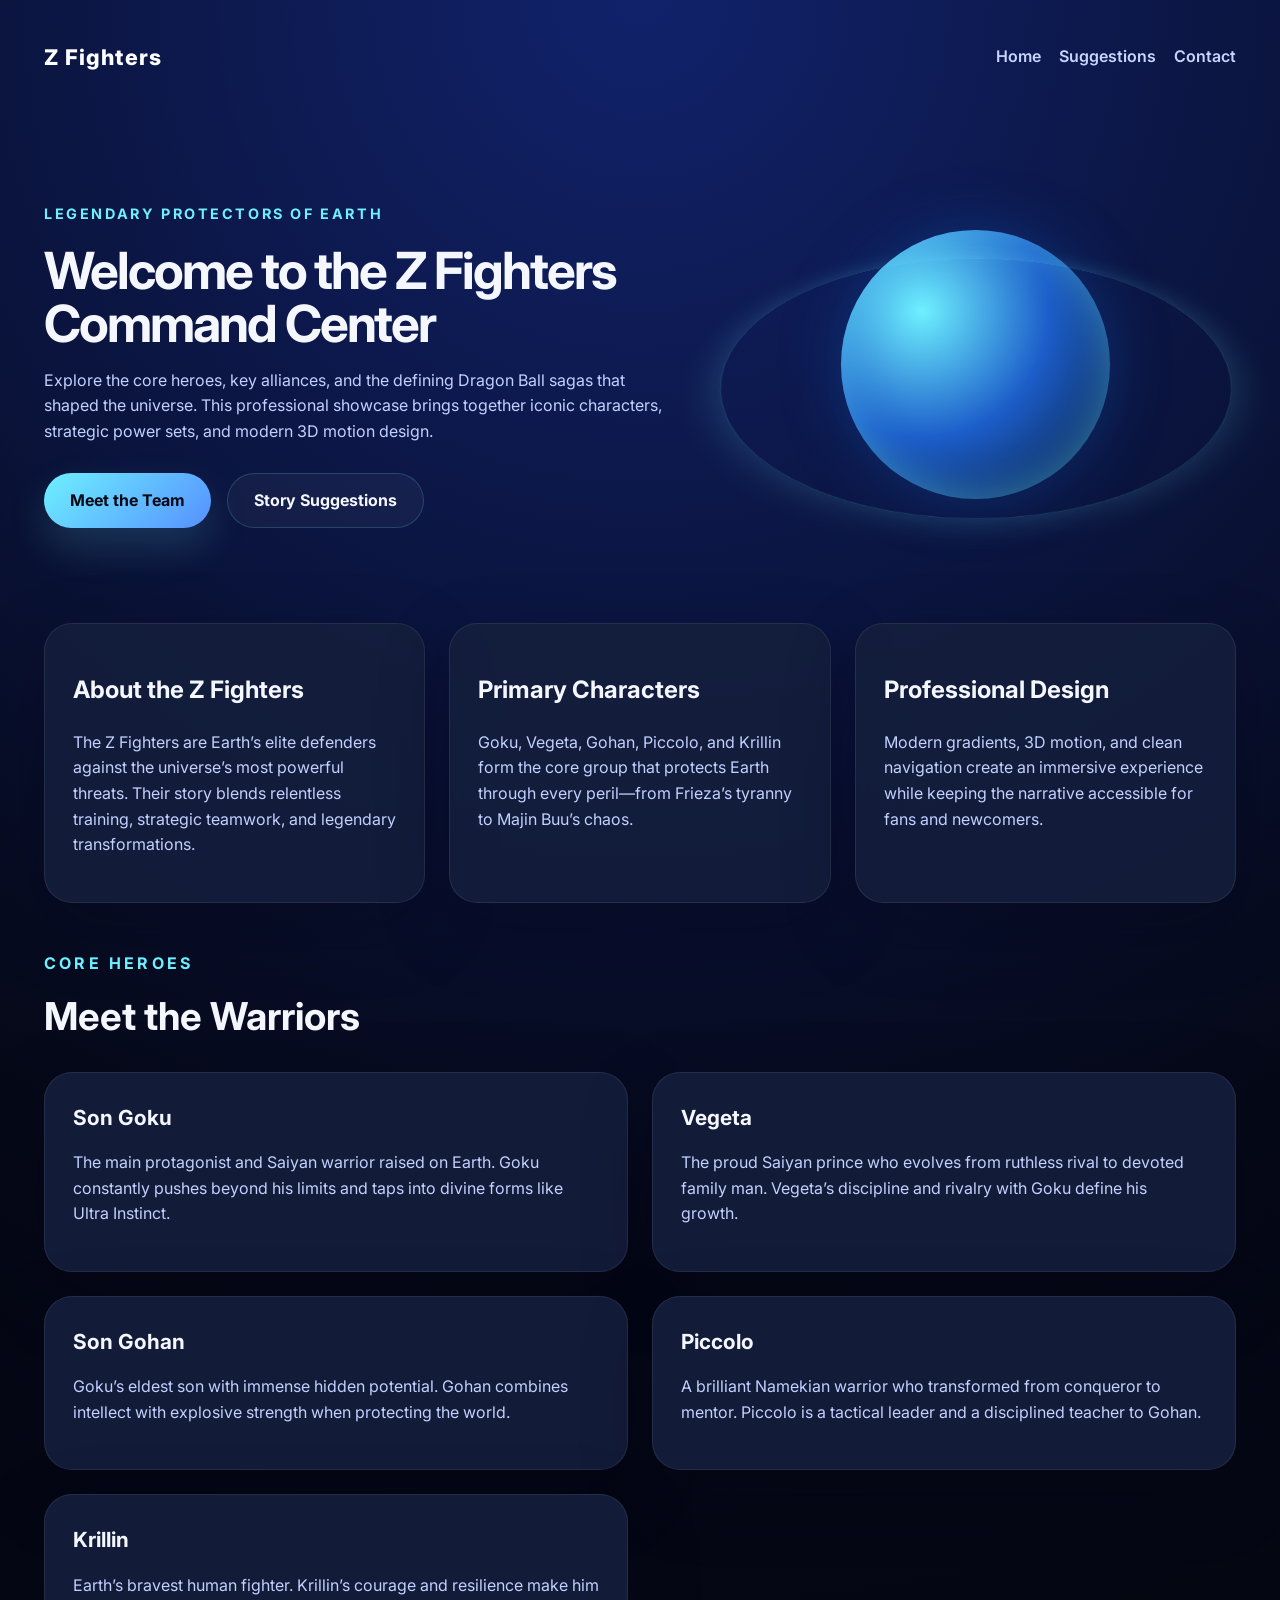
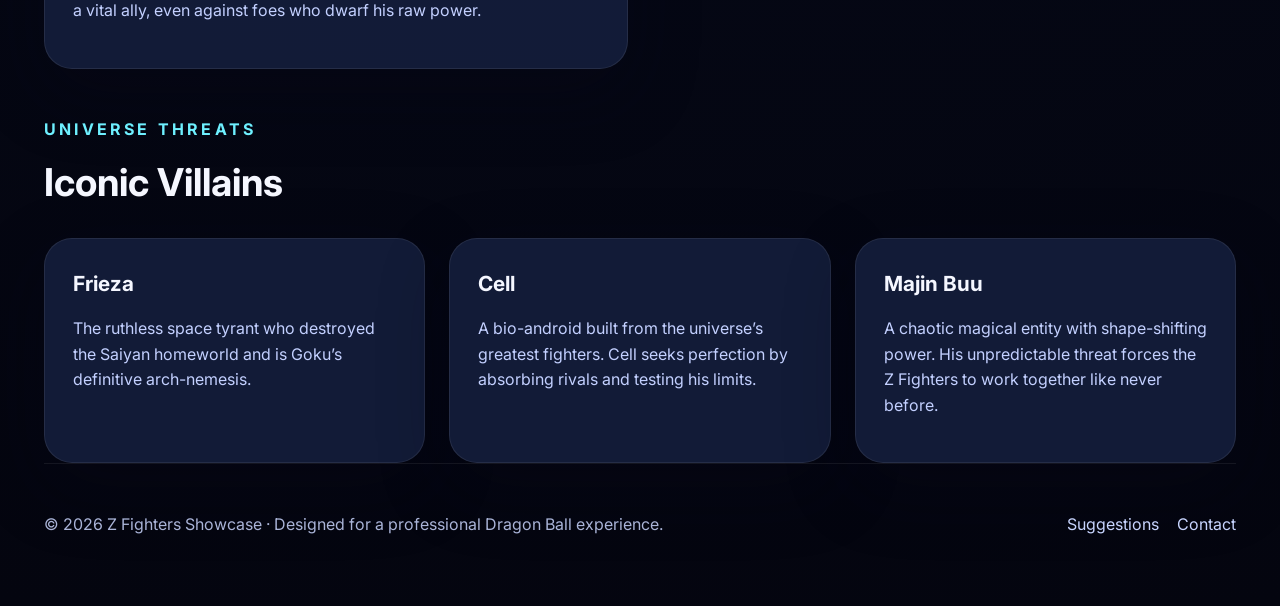
==== index.html @ c2b3f012 "Add Dragon Ball Z Fighters website pages and styles" ====
<!DOCTYPE html>
<html lang="en">
<head>
  <meta charset="UTF-8" />
  <meta name="viewport" content="width=device-width, initial-scale=1.0" />
  <title>Z Fighters Showcase</title>
  <link rel="preconnect" href="https://fonts.googleapis.com" />
  <link rel="preconnect" href="https://fonts.gstatic.com" crossorigin />
  <link href="https://fonts.googleapis.com/css2?family=Inter:wght@400;500;600;700;800&display=swap" rel="stylesheet" />
  <link rel="stylesheet" href="styles.css" />
</head>
<body>
  <div class="page-shell">
    <header class="site-header">
      <a class="brand" href="index.html">Z Fighters</a>
      <nav class="site-nav">
        <a href="index.html">Home</a>
        <a href="suggestions.html">Suggestions</a>
        <a href="contact.html">Contact</a>
      </nav>
    </header>

    <main>
      <section class="hero-section">
        <div class="hero-copy">
          <span class="eyebrow">Legendary Protectors of Earth</span>
          <h1>Welcome to the Z Fighters Command Center</h1>
          <p>Explore the core heroes, key alliances, and the defining Dragon Ball sagas that shaped the universe. This professional showcase brings together iconic characters, strategic power sets, and modern 3D motion design.</p>
          <div class="hero-actions">
            <a class="btn btn-primary" href="#characters">Meet the Team</a>
            <a class="btn btn-outline" href="suggestions.html">Story Suggestions</a>
          </div>
        </div>
        <div class="hero-visual">
          <div class="orb-scene" id="orbScene">
            <div class="orb"></div>
            <div class="halo"></div>
            <div class="energy-ring"></div>
          </div>
        </div>
      </section>

      <section class="info-grid">
        <article>
          <h2>About the Z Fighters</h2>
          <p>The Z Fighters are Earth’s elite defenders against the universe’s most powerful threats. Their story blends relentless training, strategic teamwork, and legendary transformations.</p>
        </article>
        <article>
          <h2>Primary Characters</h2>
          <p>Goku, Vegeta, Gohan, Piccolo, and Krillin form the core group that protects Earth through every peril—from Frieza’s tyranny to Majin Buu’s chaos.</p>
        </article>
        <article>
          <h2>Professional Design</h2>
          <p>Modern gradients, 3D motion, and clean navigation create an immersive experience while keeping the narrative accessible for fans and newcomers.</p>
        </article>
      </section>

      <section class="characters-section" id="characters">
        <div class="section-header">
          <span>Core Heroes</span>
          <h2>Meet the Warriors</h2>
        </div>
        <div class="card-grid">
          <article class="character-card">
            <h3>Son Goku</h3>
            <p>The main protagonist and Saiyan warrior raised on Earth. Goku constantly pushes beyond his limits and taps into divine forms like Ultra Instinct.</p>
          </article>
          <article class="character-card">
            <h3>Vegeta</h3>
            <p>The proud Saiyan prince who evolves from ruthless rival to devoted family man. Vegeta’s discipline and rivalry with Goku define his growth.</p>
          </article>
          <article class="character-card">
            <h3>Son Gohan</h3>
            <p>Goku’s eldest son with immense hidden potential. Gohan combines intellect with explosive strength when protecting the world.</p>
          </article>
          <article class="character-card">
            <h3>Piccolo</h3>
            <p>A brilliant Namekian warrior who transformed from conqueror to mentor. Piccolo is a tactical leader and a disciplined teacher to Gohan.</p>
          </article>
          <article class="character-card">
            <h3>Krillin</h3>
            <p>Earth’s bravest human fighter. Krillin’s courage and resilience make him a vital ally, even against foes who dwarf his raw power.</p>
          </article>
        </div>
      </section>

      <section class="highlights-section">
        <div class="section-header">
          <span>Universe Threats</span>
          <h2>Iconic Villains</h2>
        </div>
        <div class="highlight-grid">
          <div class="highlight-card">
            <h3>Frieza</h3>
            <p>The ruthless space tyrant who destroyed the Saiyan homeworld and is Goku’s definitive arch-nemesis.</p>
          </div>
          <div class="highlight-card">
            <h3>Cell</h3>
            <p>A bio-android built from the universe’s greatest fighters. Cell seeks perfection by absorbing rivals and testing his limits.</p>
          </div>
          <div class="highlight-card">
            <h3>Majin Buu</h3>
            <p>A chaotic magical entity with shape-shifting power. His unpredictable threat forces the Z Fighters to work together like never before.</p>
          </div>
        </div>
      </section>
    </main>

    <footer class="site-footer">
      <p>&copy; 2026 Z Fighters Showcase · Designed for a professional Dragon Ball experience.</p>
      <div class="footer-links">
        <a href="suggestions.html">Suggestions</a>
        <a href="contact.html">Contact</a>
      </div>
    </footer>
  </div>
  <script src="script.js"></script>
</body>
</html>
---- styles.css ----
:root {
  color-scheme: dark;
  font-family: 'Inter', sans-serif;
  color: #f5f7ff;
  background: #050816;
  --surface: rgba(20, 30, 60, 0.9);
  --surface-strong: rgba(12, 20, 40, 0.95);
  --border: rgba(255, 255, 255, 0.08);
  --accent: #6ef0ff;
  --accent-soft: rgba(110, 240, 255, 0.18);
  --text-muted: #c3d0ff;
}

* {
  box-sizing: border-box;
}

html, body {
  margin: 0;
  min-height: 100%;
  background: radial-gradient(circle at top, #11226b 0%, #050816 55%, #04050f 100%);
}

body {
  line-height: 1.6;
}

img {
  max-width: 100%;
}

.page-shell {
  max-width: 1240px;
  margin: 0 auto;
  padding: 24px 24px 40px;
}

.site-header {
  display: flex;
  align-items: center;
  justify-content: space-between;
  gap: 24px;
  padding: 16px 0;
}

.brand {
  text-decoration: none;
  color: #fff;
  font-size: 1.35rem;
  font-weight: 800;
  letter-spacing: 0.05em;
}

.site-nav {
  display: flex;
  gap: 18px;
  flex-wrap: wrap;
}

.site-nav a {
  color: #c8d5ff;
  text-decoration: none;
  font-weight: 600;
  transition: color 0.2s ease;
}

.site-nav a:hover {
  color: #fff;
}

.hero-section {
  display: grid;
  grid-template-columns: 1.1fr 0.9fr;
  gap: 36px;
  align-items: center;
  padding: 64px 0 48px;
}

.hero-small {
  padding-top: 48px;
}

.hero-copy {
  max-width: 640px;
}

.eyebrow {
  display: inline-flex;
  align-items: center;
  gap: 10px;
  color: var(--accent);
  font-size: 0.9rem;
  text-transform: uppercase;
  letter-spacing: 0.18em;
  font-weight: 700;
}

.hero-copy h1 {
  margin: 18px 0 18px;
  font-size: clamp(2.4rem, 4vw, 4rem);
  line-height: 1.03;
  letter-spacing: -0.04em;
}

.hero-copy p {
  color: var(--text-muted);
  max-width: 620px;
  font-size: 1rem;
}

.hero-actions {
  display: flex;
  flex-wrap: wrap;
  gap: 16px;
  margin-top: 28px;
}

.btn {
  display: inline-flex;
  align-items: center;
  justify-content: center;
  padding: 14px 26px;
  border-radius: 999px;
  text-decoration: none;
  font-weight: 700;
  transition: transform 0.2s ease, box-shadow 0.2s ease;
}

.btn:hover {
  transform: translateY(-2px);
}

.btn-primary {
  background: linear-gradient(135deg, #6ef0ff 0%, #5690ff 100%);
  color: #050816;
  box-shadow: 0 18px 40px rgba(110, 240, 255, 0.16);
}

.btn-outline {
  border: 1px solid var(--accent-soft);
  color: #f5f7ff;
  background: rgba(255, 255, 255, 0.04);
}

.hero-visual {
  display: flex;
  justify-content: center;
}

.orb-scene {
  width: min(420px, 100%);
  aspect-ratio: 1;
  position: relative;
  perspective: 1200px;
}

.orb {
  position: absolute;
  inset: 18%;
  border-radius: 50%;
  background: radial-gradient(circle at 30% 30%, #6ef0ff, #1c5dc9 48%, #071428 100%);
  box-shadow: inset 0 0 40px rgba(110, 240, 255, 0.4), 0 0 60px rgba(14, 89, 191, 0.35);
  transform-style: preserve-3d;
  animation: orbitPulse 8s ease-in-out infinite;
}

.halo,
.energy-ring {
  position: absolute;
  border-radius: 50%;
}

.halo {
  inset: 16%;
  border: 1px solid rgba(110, 240, 255, 0.25);
  filter: blur(14px);
}

.energy-ring {
  top: -10%;
  left: -10%;
  width: 120%;
  height: 120%;
  border: 1px solid rgba(110, 240, 255, 0.18);
  box-shadow: 0 0 40px rgba(110, 240, 255, 0.2);
  transform: rotateX(60deg);
}

@keyframes orbitPulse {
  0%, 100% { transform: scale(1) rotateX(5deg) rotateY(0deg); }
  50% { transform: scale(1.03) rotateX(0deg) rotateY(25deg); }
}

.info-grid,
.highlights-section .highlight-grid,
.card-grid,
.suggestion-grid {
  display: grid;
  gap: 24px;
}

.info-grid {
  grid-template-columns: repeat(3, minmax(240px, 1fr));
  margin-bottom: 48px;
}

.info-grid article,
.character-card,
.highlight-card,
.suggestion-grid article,
.contact-card,
.form-card {
  background: var(--surface);
  border: 1px solid var(--border);
  border-radius: 28px;
  padding: 28px;
  box-shadow: 0 24px 70px rgba(5, 8, 22, 0.3);
}

.section-header {
  margin-bottom: 24px;
}

.section-header span {
  display: inline-block;
  color: var(--accent);
  text-transform: uppercase;
  font-weight: 700;
  letter-spacing: 0.2em;
  margin-bottom: 10px;
}

.section-header h2 {
  margin: 0;
  font-size: clamp(2rem, 3vw, 2.7rem);
}

.card-grid {
  grid-template-columns: repeat(2, minmax(260px, 1fr));
}

.character-card h3,
.highlight-card h3,
.suggestion-grid article h3,
.contact-card h3 {
  margin-top: 0;
  margin-bottom: 14px;
  font-size: 1.3rem;
}

.character-card p,
.highlight-card p,
.suggestion-grid article p,
.contact-card p,
.info-grid article p {
  color: var(--text-muted);
}

.highlights-section {
  margin-top: 48px;
}

.highlight-grid {
  grid-template-columns: repeat(3, minmax(240px, 1fr));
}

.suggestions-section,
.form-section {
  padding-top: 32px;
}

.suggestion-grid {
  grid-template-columns: repeat(2, minmax(240px, 1fr));
}

label {
  display: block;
  margin-bottom: 10px;
  font-weight: 600;
}

input,
select,
textarea {
  width: 100%;
  padding: 14px 16px;
  border-radius: 18px;
  border: 1px solid rgba(255, 255, 255, 0.1);
  background: rgba(255, 255, 255, 0.04);
  color: #f5f7ff;
  outline: none;
  font: inherit;
  margin-bottom: 18px;
}

input:focus,
select:focus,
textarea:focus {
  border-color: rgba(110, 240, 255, 0.55);
  box-shadow: 0 0 0 4px rgba(110, 240, 255, 0.08);
}

.form-card {
  max-width: 700px;
}

.contact-card {
  margin-top: 28px;
}

.contact-card ul {
  list-style: none;
  padding: 0;
  margin: 16px 0 0;
}

.contact-card li {
  margin-bottom: 12px;
  color: var(--text-muted);
}

.form-status {
  margin-top: 8px;
  color: #b9f1ff;
}

.site-footer {
  display: flex;
  flex-wrap: wrap;
  justify-content: space-between;
  align-items: center;
  gap: 18px;
  padding: 32px 0 12px;
  border-top: 1px solid rgba(255, 255, 255, 0.08);
  color: #aab4d8;
}

.footer-links {
  display: flex;
  gap: 18px;
}

.footer-links a {
  color: #c8d5ff;
  text-decoration: none;
}

@media (max-width: 960px) {
  .hero-section {
    grid-template-columns: 1fr;
    padding-top: 48px;
  }

  .info-grid,
  .card-grid,
  .highlight-grid,
  .suggestion-grid {
    grid-template-columns: 1fr;
  }

  .site-header {
    flex-direction: column;
    align-items: flex-start;
  }
}

@media (max-width: 680px) {
  .page-shell {
    padding: 20px 18px 32px;
  }

  .hero-copy h1 {
    font-size: 2.4rem;
  }

  .hero-actions {
    flex-direction: column;
  }
}
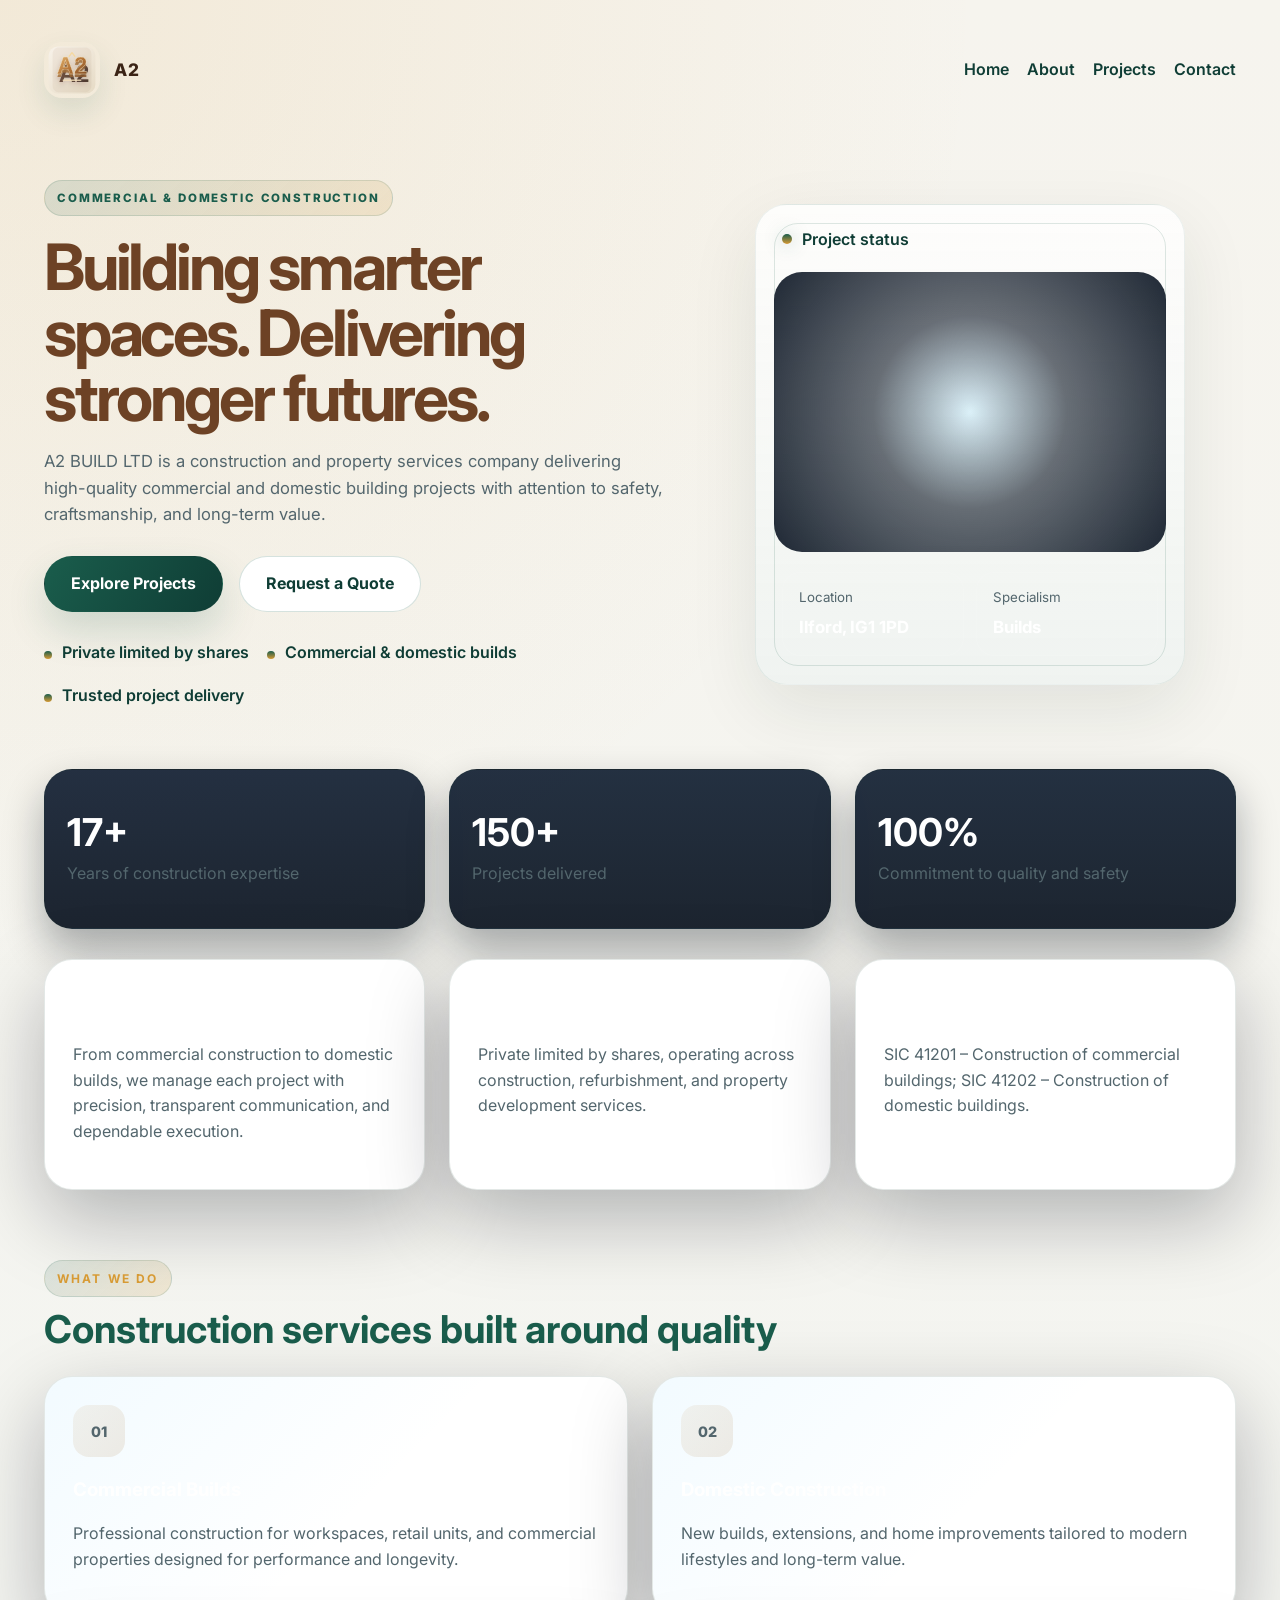
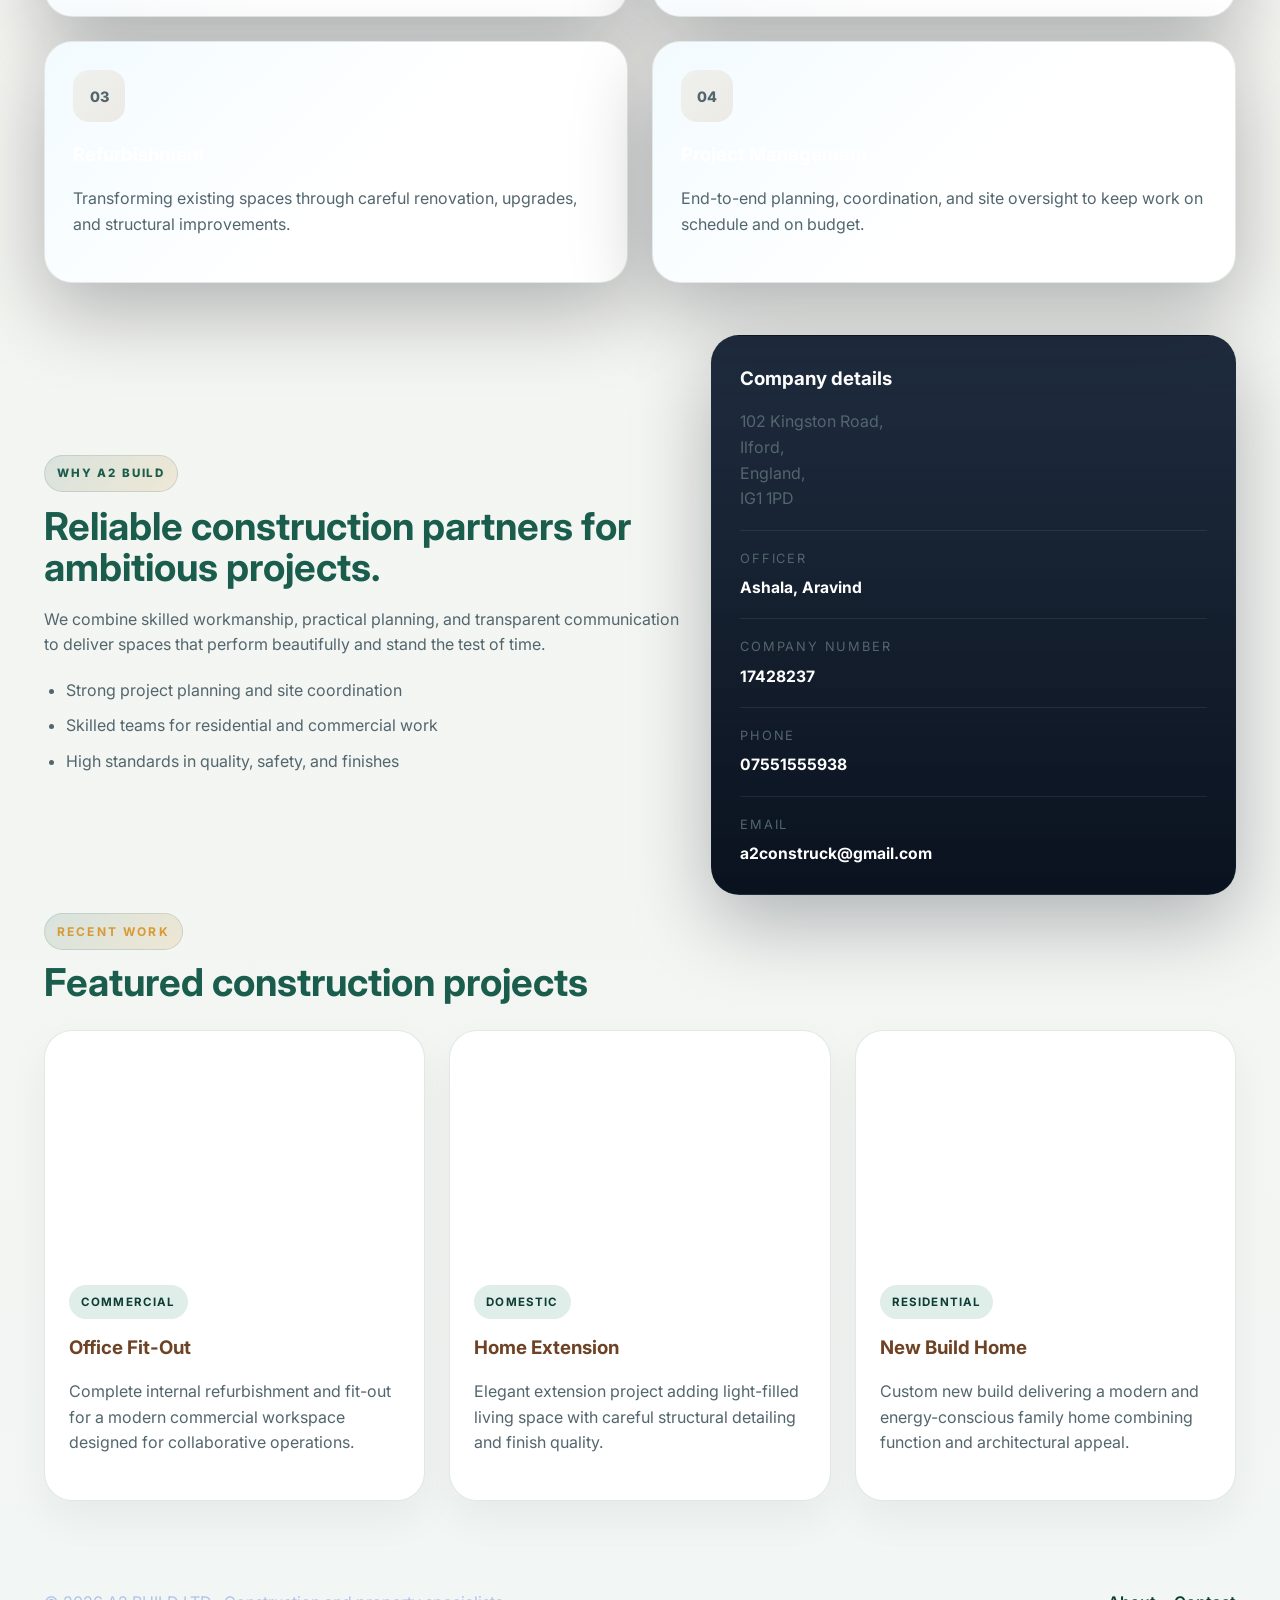
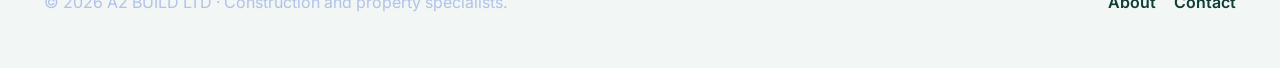
==== commit e1985a69: "Initial commit for A2 BUILD LTD" ====
--- a/index.html
+++ b/index.html
@@ -3,7 +3,8 @@
 <head>
   <meta charset="UTF-8" />
   <meta name="viewport" content="width=device-width, initial-scale=1.0" />
-  <title>Z Fighters Showcase</title>
+  <title>A2 BUILD LTD | Construction & Property Specialists</title>
+  <meta name="description" content="A2 BUILD LTD delivers professional construction, renovation, and property development services for commercial and domestic projects." />
   <link rel="preconnect" href="https://fonts.googleapis.com" />
   <link rel="preconnect" href="https://fonts.gstatic.com" crossorigin />
   <link href="https://fonts.googleapis.com/css2?family=Inter:wght@400;500;600;700;800&display=swap" rel="stylesheet" />
@@ -12,10 +13,14 @@
 <body>
   <div class="page-shell">
     <header class="site-header">
-      <a class="brand" href="index.html">Z Fighters</a>
+      <a class="brand" href="index.html" aria-label="A2 home">
+        <img src="assets/logo.svg" alt="A2 logo" class="brand-mark" />
+        <span>A2</span>
+      </a>
       <nav class="site-nav">
         <a href="index.html">Home</a>
-        <a href="suggestions.html">Suggestions</a>
+        <a href="about.html">About</a>
+        <a href="suggestions.html">Projects</a>
         <a href="contact.html">Contact</a>
       </nav>
     </header>
@@ -23,93 +28,172 @@
     <main>
       <section class="hero-section">
         <div class="hero-copy">
-          <span class="eyebrow">Legendary Protectors of Earth</span>
-          <h1>Welcome to the Z Fighters Command Center</h1>
-          <p>Explore the core heroes, key alliances, and the defining Dragon Ball sagas that shaped the universe. This professional showcase brings together iconic characters, strategic power sets, and modern 3D motion design.</p>
+          <span class="eyebrow">Commercial & domestic construction</span>
+          <h1>Building smarter spaces. Delivering stronger futures.</h1>
+          <p>A2 BUILD LTD is a construction and property services company delivering high-quality commercial and domestic building projects with attention to safety, craftsmanship, and long-term value.</p>
           <div class="hero-actions">
-            <a class="btn btn-primary" href="#characters">Meet the Team</a>
-            <a class="btn btn-outline" href="suggestions.html">Story Suggestions</a>
-          </div>
-        </div>
+            <a class="btn btn-primary" href="suggestions.html">Explore Projects</a>
+            <a class="btn btn-outline" href="contact.html">Request a Quote</a>
+          </div>
+          <ul class="hero-trust">
+            <li>Private limited by shares</li>
+            <li>Commercial & domestic builds</li>
+            <li>Trusted project delivery</li>
+          </ul>
+        </div>
+
         <div class="hero-visual">
-          <div class="orb-scene" id="orbScene">
-            <div class="orb"></div>
-            <div class="halo"></div>
-            <div class="energy-ring"></div>
-          </div>
-        </div>
-      </section>
-
-      <section class="info-grid">
-        <article>
-          <h2>About the Z Fighters</h2>
-          <p>The Z Fighters are Earth’s elite defenders against the universe’s most powerful threats. Their story blends relentless training, strategic teamwork, and legendary transformations.</p>
-        </article>
-        <article>
-          <h2>Primary Characters</h2>
-          <p>Goku, Vegeta, Gohan, Piccolo, and Krillin form the core group that protects Earth through every peril—from Frieza’s tyranny to Majin Buu’s chaos.</p>
-        </article>
-        <article>
-          <h2>Professional Design</h2>
-          <p>Modern gradients, 3D motion, and clean navigation create an immersive experience while keeping the narrative accessible for fans and newcomers.</p>
-        </article>
-      </section>
-
-      <section class="characters-section" id="characters">
+          <div class="showcase-card" id="heroCard">
+            <div class="panel-header">
+              <span class="status-dot"></span>
+              <span>Project status</span>
+            </div>
+            <div class="office-visual" aria-label="Construction site photograph"></div>
+            <div class="info-strip">
+              <div>
+                <small>Location</small>
+                <strong>Ilford, IG1 1PD</strong>
+              </div>
+              <div>
+                <small>Specialism</small>
+                <strong>Builds</strong>
+              </div>
+            </div>
+          </div>
+        </div>
+      </section>
+
+      <section class="stats-grid" aria-label="company metrics">
+        <article>
+          <strong>17+</strong>
+          <span>Years of construction expertise</span>
+        </article>
+        <article>
+          <strong>150+</strong>
+          <span>Projects delivered</span>
+        </article>
+        <article>
+          <strong>100%</strong>
+          <span>Commitment to quality and safety</span>
+        </article>
+      </section>
+
+      <section class="info-grid" id="about">
+        <article>
+          <h2>Our focus</h2>
+          <p>From commercial construction to domestic builds, we manage each project with precision, transparent communication, and dependable execution.</p>
+        </article>
+        <article>
+          <h2>Company type</h2>
+          <p>Private limited by shares, operating across construction, refurbishment, and property development services.</p>
+        </article>
+        <article>
+          <h2>Nature of business</h2>
+          <p>SIC 41201 – Construction of commercial buildings; SIC 41202 – Construction of domestic buildings.</p>
+        </article>
+      </section>
+
+      <section class="services-section" id="services">
         <div class="section-header">
-          <span>Core Heroes</span>
-          <h2>Meet the Warriors</h2>
+          <span>What we do</span>
+          <h2 style="color: #1a5d4c;">Construction services built around quality</h2>
         </div>
         <div class="card-grid">
-          <article class="character-card">
-            <h3>Son Goku</h3>
-            <p>The main protagonist and Saiyan warrior raised on Earth. Goku constantly pushes beyond his limits and taps into divine forms like Ultra Instinct.</p>
-          </article>
-          <article class="character-card">
-            <h3>Vegeta</h3>
-            <p>The proud Saiyan prince who evolves from ruthless rival to devoted family man. Vegeta’s discipline and rivalry with Goku define his growth.</p>
-          </article>
-          <article class="character-card">
-            <h3>Son Gohan</h3>
-            <p>Goku’s eldest son with immense hidden potential. Gohan combines intellect with explosive strength when protecting the world.</p>
-          </article>
-          <article class="character-card">
-            <h3>Piccolo</h3>
-            <p>A brilliant Namekian warrior who transformed from conqueror to mentor. Piccolo is a tactical leader and a disciplined teacher to Gohan.</p>
-          </article>
-          <article class="character-card">
-            <h3>Krillin</h3>
-            <p>Earth’s bravest human fighter. Krillin’s courage and resilience make him a vital ally, even against foes who dwarf his raw power.</p>
-          </article>
-        </div>
-      </section>
-
-      <section class="highlights-section">
+          <article class="feature-card">
+            <div class="icon">01</div>
+            <h3>Commercial Builds</h3>
+            <p>Professional construction for workspaces, retail units, and commercial properties designed for performance and longevity.</p>
+          </article>
+          <article class="feature-card">
+            <div class="icon">02</div>
+            <h3>Domestic Construction</h3>
+            <p>New builds, extensions, and home improvements tailored to modern lifestyles and long-term value.</p>
+          </article>
+          <article class="feature-card">
+            <div class="icon">03</div>
+            <h3>Refurbishment</h3>
+            <p>Transforming existing spaces through careful renovation, upgrades, and structural improvements.</p>
+          </article>
+          <article class="feature-card">
+            <div class="icon">04</div>
+            <h3>Project Management</h3>
+            <p>End-to-end planning, coordination, and site oversight to keep work on schedule and on budget.</p>
+          </article>
+        </div>
+      </section>
+
+      <section class="showcase-panel">
+        <div class="showcase-copy">
+          <span class="eyebrow">Why A2 BUILD</span>
+          <h2 style="color: #1a5d4c;">Reliable construction partners for ambitious projects.</h2>
+          <p>We combine skilled workmanship, practical planning, and transparent communication to deliver spaces that perform beautifully and stand the test of time.</p>
+          <ul>
+            <li>Strong project planning and site coordination</li>
+            <li>Skilled teams for residential and commercial work</li>
+            <li>High standards in quality, safety, and finishes</li>
+          </ul>
+        </div>
+
+        <div class="address-card">
+          <h3>Company details</h3>
+          <p>102 Kingston Road,<br />Ilford,<br />England,<br />IG1 1PD</p>
+          <div class="mini-detail">
+            <span>Officer</span>
+            <strong>Ashala, Aravind</strong>
+          </div>
+          <div class="mini-detail">
+            <span>Company number</span>
+            <strong>17428237</strong>
+          </div>
+          <div class="mini-detail">
+            <span>Phone</span>
+            <strong>07551555938</strong>
+          </div>
+          <div class="mini-detail">
+            <span>Email</span>
+            <strong>a2construck@gmail.com</strong>
+          </div>
+        </div>
+      </section>
+
+      <section class="projects-section">
         <div class="section-header">
-          <span>Universe Threats</span>
-          <h2>Iconic Villains</h2>
-        </div>
-        <div class="highlight-grid">
-          <div class="highlight-card">
-            <h3>Frieza</h3>
-            <p>The ruthless space tyrant who destroyed the Saiyan homeworld and is Goku’s definitive arch-nemesis.</p>
-          </div>
-          <div class="highlight-card">
-            <h3>Cell</h3>
-            <p>A bio-android built from the universe’s greatest fighters. Cell seeks perfection by absorbing rivals and testing his limits.</p>
-          </div>
-          <div class="highlight-card">
-            <h3>Majin Buu</h3>
-            <p>A chaotic magical entity with shape-shifting power. His unpredictable threat forces the Z Fighters to work together like never before.</p>
-          </div>
+          <span>Recent work</span>
+          <h2 style="color: #1a5d4c;">Featured construction projects</h2>
+        </div>
+        <div class="project-grid">
+          <article class="project-card">
+            <div class="project-image" style="background-image:url('https://images.unsplash.com/photo-1504307651254-35680f356dfd?auto=format&fit=crop&w=900&q=80');"></div>
+            <div class="project-body">
+              <span class="meta">Commercial</span>
+              <h3>Office Fit-Out</h3>
+              <p>Complete internal refurbishment and fit-out for a modern commercial workspace designed for collaborative operations.</p>
+            </div>
+          </article>
+          <article class="project-card">
+            <div class="project-image" style="background-image:url('https://images.unsplash.com/photo-1484154218962-a197022b5858?auto=format&fit=crop&w=900&q=80');"></div>
+            <div class="project-body">
+              <span class="meta">Domestic</span>
+              <h3>Home Extension</h3>
+              <p>Elegant extension project adding light-filled living space with careful structural detailing and finish quality.</p>
+            </div>
+          </article>
+          <article class="project-card">
+            <div class="project-image" style="background-image:url('https://images.unsplash.com/photo-1512917774080-9991f1c4c750?auto=format&fit=crop&w=900&q=80');"></div>
+            <div class="project-body">
+              <span class="meta">Residential</span>
+              <h3>New Build Home</h3>
+              <p>Custom new build delivering a modern and energy-conscious family home combining function and architectural appeal.</p>
+            </div>
+          </article>
         </div>
       </section>
     </main>
 
     <footer class="site-footer">
-      <p>&copy; 2026 Z Fighters Showcase · Designed for a professional Dragon Ball experience.</p>
+      <p>&copy; 2026 A2 BUILD LTD · Construction and property specialists.</p>
       <div class="footer-links">
-        <a href="suggestions.html">Suggestions</a>
+        <a href="about.html">About</a>
         <a href="contact.html">Contact</a>
       </div>
     </footer>
--- a/styles.css
+++ b/styles.css
@@ -1,38 +1,53 @@
 :root {
-  color-scheme: dark;
+  color-scheme: light;
   font-family: 'Inter', sans-serif;
-  color: #f5f7ff;
-  background: #050816;
-  --surface: rgba(20, 30, 60, 0.9);
-  --surface-strong: rgba(12, 20, 40, 0.95);
-  --border: rgba(255, 255, 255, 0.08);
-  --accent: #6ef0ff;
-  --accent-soft: rgba(110, 240, 255, 0.18);
-  --text-muted: #c3d0ff;
+  color: #1f2b2d;
+  background: #f5f1e7;
+  --bg: #f7f4ee;
+  --bg-soft: #eef4f1;
+  --surface: #ffffff;
+  --surface-alt: #f0f5f2;
+  --surface-strong: #edf3f1;
+  --border: rgba(26, 69, 52, 0.12);
+  --primary: #1a5d4c;
+  --primary-dark: #0f3d35;
+  --primary-soft: #dfeee8;
+  --accent: #d79a34;
+  --accent-soft: #f5e5bf;
+  --heading: #6d4225;
+  --heading-deep: #3b2416;
+  --text: #1f2b2d;
+  --text-muted: #53666d;
+  --shadow: rgba(18, 36, 31, 0.08);
 }
 
 * {
   box-sizing: border-box;
 }
 
-html, body {
+html {
+  scroll-behavior: smooth;
+}
+
+body {
   margin: 0;
-  min-height: 100%;
-  background: radial-gradient(circle at top, #11226b 0%, #050816 55%, #04050f 100%);
-}
-
-body {
+  min-height: 100vh;
   line-height: 1.6;
+  background:
+    radial-gradient(circle at top left, rgba(215, 154, 52, 0.12), transparent 28%),
+    linear-gradient(180deg, #f6f4ee 0%, #f2f6f4 100%);
+  color: var(--text-muted);
 }
 
 img {
   max-width: 100%;
+  display: block;
 }
 
 .page-shell {
   max-width: 1240px;
   margin: 0 auto;
-  padding: 24px 24px 40px;
+  padding: 24px 24px 36px;
 }
 
 .site-header {
@@ -40,40 +55,75 @@
   align-items: center;
   justify-content: space-between;
   gap: 24px;
-  padding: 16px 0;
+  padding: 18px 0 12px;
 }
 
 .brand {
+  display: inline-flex;
+  align-items: center;
+  gap: 14px;
   text-decoration: none;
-  color: #fff;
-  font-size: 1.35rem;
+  color: var(--heading-deep);
+  font-size: 1.08rem;
   font-weight: 800;
-  letter-spacing: 0.05em;
+  letter-spacing: 0.04em;
+}
+
+.brand-mark {
+  width: 56px;
+  height: 56px;
+  border-radius: 18px;
+  box-shadow: 0 14px 30px rgba(26, 93, 76, 0.12);
 }
 
 .site-nav {
   display: flex;
+  align-items: center;
   gap: 18px;
   flex-wrap: wrap;
 }
 
-.site-nav a {
-  color: #c8d5ff;
+.site-nav a,
+.footer-links a {
+  position: relative;
+  color: var(--primary-dark);
   text-decoration: none;
   font-weight: 600;
   transition: color 0.2s ease;
 }
 
-.site-nav a:hover {
-  color: #fff;
+.site-nav a::after,
+.footer-links a::after {
+  content: "";
+  position: absolute;
+  left: 0;
+  bottom: -6px;
+  width: 100%;
+  height: 2px;
+  background: linear-gradient(90deg, var(--primary), var(--accent));
+  transform: scaleX(0);
+  transform-origin: left;
+  transition: transform 0.25s ease;
+}
+
+.site-nav a:hover::after,
+.footer-links a:hover::after,
+.site-nav a:hover,
+.footer-links a:hover {
+  color: var(--primary);
+}
+
+.site-nav a:hover::after,
+.footer-links a:hover::after {
+  transform: scaleX(1);
 }
 
 .hero-section {
   display: grid;
-  grid-template-columns: 1.1fr 0.9fr;
-  gap: 36px;
-  align-items: center;
-  padding: 64px 0 48px;
+  grid-template-columns: 1.08fr 0.92fr;
+  gap: 34px;
+  align-items: center;
+  padding: 70px 0 40px;
 }
 
 .hero-small {
@@ -81,31 +131,36 @@
 }
 
 .hero-copy {
-  max-width: 640px;
+  max-width: 620px;
 }
 
 .eyebrow {
   display: inline-flex;
   align-items: center;
   gap: 10px;
-  color: var(--accent);
-  font-size: 0.9rem;
+  padding: 8px 12px;
+  border-radius: 999px;
+  background: linear-gradient(135deg, rgba(26, 93, 76, 0.12), rgba(215, 154, 52, 0.15));
+  border: 1px solid rgba(26, 93, 76, 0.14);
+  color: var(--primary);
+  font-size: 0.72rem;
   text-transform: uppercase;
-  letter-spacing: 0.18em;
-  font-weight: 700;
+  letter-spacing: 0.16em;
+  font-weight: 800;
 }
 
 .hero-copy h1 {
   margin: 18px 0 18px;
-  font-size: clamp(2.4rem, 4vw, 4rem);
-  line-height: 1.03;
-  letter-spacing: -0.04em;
+  font-size: clamp(2.6rem, 5vw, 4.4rem);
+  line-height: 1.02;
+  letter-spacing: -0.05em;
+  color: var(--heading);
 }
 
 .hero-copy p {
   color: var(--text-muted);
   max-width: 620px;
-  font-size: 1rem;
+  font-size: 1.04rem;
 }
 
 .hero-actions {
@@ -119,11 +174,13 @@
   display: inline-flex;
   align-items: center;
   justify-content: center;
+  min-height: 50px;
   padding: 14px 26px;
   border-radius: 999px;
   text-decoration: none;
   font-weight: 700;
   transition: transform 0.2s ease, box-shadow 0.2s ease;
+  border: 1px solid transparent;
 }
 
 .btn:hover {
@@ -131,152 +188,770 @@
 }
 
 .btn-primary {
-  background: linear-gradient(135deg, #6ef0ff 0%, #5690ff 100%);
-  color: #050816;
-  box-shadow: 0 18px 40px rgba(110, 240, 255, 0.16);
+  background: linear-gradient(120deg, var(--primary) 0%, var(--primary-dark) 100%);
+  color: #ffffff;
+  box-shadow: 0 18px 38px rgba(26, 93, 76, 0.18);
 }
 
 .btn-outline {
-  border: 1px solid var(--accent-soft);
-  color: #f5f7ff;
-  background: rgba(255, 255, 255, 0.04);
+  background: #ffffff;
+  border-color: rgba(26, 93, 76, 0.18);
+  color: var(--primary-dark);
+}
+
+.hero-trust {
+  display: flex;
+  flex-wrap: wrap;
+  gap: 18px;
+  margin: 28px 0 0;
+  padding: 0;
+  list-style: none;
+}
+
+.hero-trust li {
+  position: relative;
+  color: var(--primary-dark);
+  padding-left: 18px;
+  font-weight: 600;
+}
+
+.hero-trust li::before {
+  content: "";
+  position: absolute;
+  left: 0;
+  top: 11px;
+  width: 8px;
+  height: 8px;
+  border-radius: 50%;
+  background: linear-gradient(180deg, var(--primary), var(--accent));
 }
 
 .hero-visual {
   display: flex;
   justify-content: center;
-}
-
-.orb-scene {
-  width: min(420px, 100%);
-  aspect-ratio: 1;
+  perspective: 1200px;
+}
+
+.hero-visual img {
+  width: 100%;
+  height: 100%;
+  object-fit: cover;
+  border-radius: 32px;
+  box-shadow: 0 28px 64px rgba(18, 35, 31, 0.12);
+}
+
+.showcase-card {
   position: relative;
-  perspective: 1200px;
-}
-
-.orb {
+  width: min(430px, 100%);
+  min-height: 460px;
+  border-radius: 32px;
+  background: linear-gradient(180deg, rgba(255,255,255,0.8), rgba(239,243,240,0.9));
+  border: 1px solid rgba(26, 93, 76, 0.08);
+  box-shadow: 0 24px 70px rgba(20, 42, 33, 0.09);
+  overflow: hidden;
+  transform-style: preserve-3d;
+  transition: transform 0.25s ease;
+}
+
+.showcase-card::before {
+  content: "";
   position: absolute;
-  inset: 18%;
+  inset: 18px;
+  border-radius: 24px;
+  border: 1px solid rgba(26, 93, 76, 0.14);
+  transform: translateZ(25px);
+}
+
+.panel-header {
+  display: flex;
+  align-items: center;
+  gap: 10px;
+  padding: 22px 26px 0;
+  color: var(--primary-dark);
+  font-weight: 600;
+}
+
+.status-dot {
+  width: 10px;
+  height: 10px;
   border-radius: 50%;
-  background: radial-gradient(circle at 30% 30%, #6ef0ff, #1c5dc9 48%, #071428 100%);
-  box-shadow: inset 0 0 40px rgba(110, 240, 255, 0.4), 0 0 60px rgba(14, 89, 191, 0.35);
-  transform-style: preserve-3d;
-  animation: orbitPulse 8s ease-in-out infinite;
-}
-
-.halo,
-.energy-ring {
+  background: linear-gradient(180deg, var(--primary), var(--accent));
+  box-shadow: 0 0 18px rgba(26, 93, 76, 0.35);
+}
+
+.office-visual {
+  position: relative;
+  height: 280px;
+  margin: 20px 18px 0;
+  border-radius: 28px;
+  overflow: hidden;
+  transform: translateZ(48px);
+  background: linear-gradient(135deg, rgba(31, 86, 67, 0.12), rgba(215, 154, 52, 0.14));
+}
+
+.office-visual::before {
+  content: "";
   position: absolute;
-  border-radius: 50%;
-}
-
-.halo {
-  inset: 16%;
-  border: 1px solid rgba(110, 240, 255, 0.25);
-  filter: blur(14px);
-}
-
-.energy-ring {
-  top: -10%;
-  left: -10%;
-  width: 120%;
-  height: 120%;
-  border: 1px solid rgba(110, 240, 255, 0.18);
-  box-shadow: 0 0 40px rgba(110, 240, 255, 0.2);
-  transform: rotateX(60deg);
-}
-
-@keyframes orbitPulse {
-  0%, 100% { transform: scale(1) rotateX(5deg) rotateY(0deg); }
-  50% { transform: scale(1.03) rotateX(0deg) rotateY(25deg); }
-}
-
+  inset: 0;
+  background: url('https://images.unsplash.com/photo-1504307651254-35680f356dfd?auto=format&fit=crop&w=900&q=80') center/cover no-repeat;
+  filter: saturate(0.9) contrast(1.1);
+}
+
+.building-glow {
+  position: absolute;
+  inset: 6% 12% 12%;
+  border-radius: 20px;
+  background: linear-gradient(180deg, rgba(26, 93, 76, 0.12), rgba(215, 154, 52, 0.1));
+  filter: blur(18px);
+}
+
+.info-strip {
+  display: grid;
+  grid-template-columns: repeat(2, minmax(0, 1fr));
+  gap: 12px;
+  padding: 20px 26px 28px;
+  transform: translateZ(56px);
+}
+
+.info-strip div {
+  padding: 14px 16px;
+  border-radius: 18px;
+  background: rgba(255,255,255,0.7);
+  border: 1px solid rgba(26, 93, 76, 0.08);
+}
+
+.info-strip small {
+  display: block;
+  color: var(--text-muted);
+  margin-bottom: 6px;
+}
+
+.info-strip strong {
+  color: var(--primary-dark);
+  font-size: 1.05rem;
+}
+
+.stats-grid,
 .info-grid,
-.highlights-section .highlight-grid,
 .card-grid,
 .suggestion-grid {
   display: grid;
   gap: 24px;
 }
 
+.stats-grid {
+  grid-template-columns: repeat(3, minmax(200px, 1fr));
+  margin: 20px 0 30px;
+}
+
+.stats-grid article {
+  display: flex;
+  flex-direction: column;
+  justify-content: center;
+  min-height: 160px;
+  border-radius: 28px;
+  background: linear-gradient(180deg, rgba(255,255,255,0.95), rgba(240,245,242,0.9));
+  border: 1px solid var(--border);
+  box-shadow: 0 12px 30px rgba(18, 36, 31, 0.05);
+  padding: 28px 22px;
+}
+
+.stats-grid strong {
+  font-size: clamp(2rem, 3vw, 2.8rem);
+  color: var(--primary-dark);
+  line-height: 1.1;
+}
+
+.stats-grid span {
+  color: var(--text-muted);
+  margin-top: 8px;
+}
+
 .info-grid {
-  grid-template-columns: repeat(3, minmax(240px, 1fr));
-  margin-bottom: 48px;
+  grid-template-columns: repeat(3, minmax(220px, 1fr));
+  margin: 16px 0 52px;
 }
 
 .info-grid article,
-.character-card,
-.highlight-card,
-.suggestion-grid article,
+.feature-card,
 .contact-card,
-.form-card {
+.form-card,
+.address-card,
+.project-card {
   background: var(--surface);
   border: 1px solid var(--border);
   border-radius: 28px;
   padding: 28px;
-  box-shadow: 0 24px 70px rgba(5, 8, 22, 0.3);
+  box-shadow: 0 18px 40px rgba(18, 36, 31, 0.05);
+}
+
+.info-grid h2,
+.feature-card h3,
+.address-card h3,
+.contact-card h3,
+.project-card h3 {
+  margin: 0 0 12px;
+  color: var(--heading);
+}
+
+.info-grid p,
+.feature-card p,
+.address-card p,
+.contact-card p,
+.project-card p {
+  color: var(--text-muted);
+}
+
+.services-section,
+.form-section,
+.projects-section {
+  padding-top: 18px;
 }
 
 .section-header {
-  margin-bottom: 24px;
+  margin-bottom: 26px;
+}
+
+.section-header span {
+  display: inline-block;
+  padding: 8px 12px;
+  margin-bottom: 12px;
+  border-radius: 999px;
+  background: linear-gradient(135deg, rgba(26, 93, 76, 0.12), rgba(215, 154, 52, 0.16));
+  border: 1px solid rgba(26, 93, 76, 0.14);
+  color: var(--primary);
+  text-transform: uppercase;
+  letter-spacing: 0.16em;
+  font-weight: 800;
+  font-size: 0.72rem;
+}
+
+.section-header h2 {
+  margin: 0;
+  color: var(--heading);
+  font-size: clamp(2rem, 3vw, 2.6rem);
+  line-height: 1.08;
+}
+
+.card-grid {
+  grid-template-columns: repeat(2, minmax(260px, 1fr));
+}
+
+.feature-card {
+  position: relative;
+  overflow: hidden;
+}
+
+.feature-card::before {
+  content: "";
+  position: absolute;
+  inset: 0;
+  background: linear-gradient(135deg, rgba(26, 93, 76, 0.03), transparent 55%);
+}
+
+.feature-card > * {
+  position: relative;
+  z-index: 1;
+}
+
+.icon {
+  display: inline-flex;
+  align-items: center;
+  justify-content: center;
+  width: 52px;
+  height: 52px;
+  border-radius: 16px;
+  background: linear-gradient(135deg, rgba(26, 93, 76, 0.08), rgba(215, 154, 52, 0.12));
+  color: var(--primary);
+  font-size: 0.9rem;
+  font-weight: 800;
+  margin-bottom: 18px;
+}
+
+.showcase-panel {
+  display: grid;
+  grid-template-columns: 1.1fr 0.9fr;
+  gap: 26px;
+  margin-top: 52px;
+  align-items: center;
+}
+
+.showcase-copy {
+  padding: 16px 0;
+}
+
+.showcase-copy h2 {
+  color: var(--heading);
+  font-size: clamp(2rem, 3vw, 2.9rem);
+  margin: 14px 0 18px;
+  line-height: 1.08;
+}
+
+.showcase-copy p,
+.showcase-copy li {
+  color: var(--text-muted);
+}
+
+.showcase-copy ul {
+  margin: 20px 0 0;
+  padding-left: 22px;
+  display: grid;
+  gap: 10px;
+}
+
+.address-card {
+  background: linear-gradient(180deg, rgba(255,255,255,0.95), rgba(240,245,242,0.98));
+}
+
+.mini-detail {
+  display: grid;
+  gap: 6px;
+  margin-top: 18px;
+  padding-top: 18px;
+  border-top: 1px solid rgba(26, 93, 76, 0.08);
+}
+
+.mini-detail span {
+  color: var(--text-muted);
+  font-size: 0.8rem;
+  text-transform: uppercase;
+  letter-spacing: 0.14em;
+}
+
+.mini-detail strong {
+  color: var(--primary-dark);
+  font-size: 0.98rem;
+}
+
+label {
+  display: block;
+  margin-bottom: 10px;
+  font-weight: 600;
+  color: var(--primary-dark);
+}
+
+input,
+select,
+textarea {
+  width: 100%;
+  padding: 14px 16px;
+  border-radius: 18px;
+  border: 1px solid rgba(26, 93, 76, 0.12);
+  background: rgba(255,255,255,0.8);
+  color: var(--text);
+  outline: none;
+  font: inherit;
+  margin-bottom: 18px;
+}
+
+input::placeholder,
+textarea::placeholder {
+  color: rgba(83, 102, 109, 0.75);
+}
+
+input:focus,
+select:focus,
+textarea:focus {
+  border-color: rgba(26, 93, 76, 0.4);
+  box-shadow: 0 0 0 4px rgba(26, 93, 76, 0.08);
+}
+
+.form-card {
+  max-width: 740px;
+}
+
+.contact-card {
+  margin-top: 28px;
+}
+
+.contact-card ul {
+  list-style: none;
+  padding: 0;
+  margin: 20px 0 0;
+  display: grid;
+  gap: 12px;
+}
+
+.contact-card li {
+  color: var(--text-muted);
+}
+
+.form-status {
+  min-height: 20px;
+  margin-top: 10px;
+  color: var(--primary);
+}
+
+.project-card {
+  overflow: hidden;
+  padding: 0;
+}
+
+.project-image {
+  width: 100%;
+  height: 230px;
+  background-size: cover;
+  background-position: center;
+}
+
+.project-card .project-body {
+  padding: 24px 24px 28px;
+}
+
+.project-card .meta {
+  display: inline-block;
+  padding: 8px 12px;
+  border-radius: 999px;
+  background: var(--primary-soft);
+  color: var(--primary-dark);
+  font-size: 0.72rem;
+  font-weight: 700;
+  letter-spacing: 0.1em;
+  text-transform: uppercase;
+  margin-bottom: 14px;
+}
+
+.project-grid {
+  display: grid;
+  grid-template-columns: repeat(3, minmax(220px, 1fr));
+  gap: 24px;
+}
+
+.story-grid {
+  display: grid;
+  grid-template-columns: repeat(2, minmax(240px, 1fr));
+  gap: 24px;
+}
+
+.story-card {
+  background: var(--surface);
+  border: 1px solid var(--border);
+  border-radius: 28px;
+  padding: 28px;
+  box-shadow: 0 18px 40px rgba(18, 36, 31, 0.05);
+}
+
+.story-card h3 {
+  color: var(--primary-dark);
+  margin-top: 0;
+}
+
+.site-footer {
+  display: flex;
+  flex-wrap: wrap;
+  justify-content: space-between;
+  align-items: center;
+  gap: 18px;
+  padding-top: 26px;
+  margin-top: 46px;
+  border-top: 1px solid rgba(26, 93, 76, 0.08);
+  color: var(--text-muted);
+}
+
+.footer-links {
+  display: flex;
+  gap: 18px;
+}
+
+@media (max-width: 960px) {
+  .hero-section,
+  .showcase-panel {
+    grid-template-columns: 1fr;
+  }
+
+  .stats-grid,
+  .info-grid,
+  .card-grid,
+  .suggestion-grid,
+  .project-grid,
+  .story-grid {
+    grid-template-columns: 1fr;
+  }
+
+  .site-header {
+    flex-direction: column;
+    align-items: flex-start;
+  }
+}
+
+@media (max-width: 680px) {
+  .page-shell {
+    padding: 20px 18px 32px;
+  }
+
+  .hero-copy h1 {
+    font-size: 2.5rem;
+  }
+
+  .site-nav,
+  .hero-actions {
+    flex-direction: column;
+    align-items: flex-start;
+  }
+
+  .btn {
+    width: 100%;
+  }
+}
+
+.office-visual {
+  position: relative;
+  height: 280px;
+  margin: 20px 18px 0;
+  border-radius: 28px;
+  background: radial-gradient(circle at center, rgba(90, 200, 255, 0.18), rgba(7, 17, 31, 0.6) 40%, rgba(7, 17, 31, 0.9));
+  overflow: hidden;
+  transform: translateZ(48px);
+}
+
+.building-glow {
+  position: absolute;
+  inset: 6% 12% 12%;
+  border-radius: 20px;
+  background: linear-gradient(180deg, rgba(125, 143, 255, 0.18), rgba(140, 232, 209, 0.08));
+  filter: blur(18px);
+}
+
+.building-block {
+  position: absolute;
+  bottom: 16%;
+  width: 24%;
+  border-radius: 18px 18px 12px 12px;
+  background: linear-gradient(180deg, rgba(154, 184, 255, 0.7), rgba(20, 38, 62, 0.96));
+  box-shadow: inset 0 0 25px rgba(255, 255, 255, 0.08), 0 20px 35px rgba(0, 0, 0, 0.28);
+}
+
+.block-a {
+  left: 18%;
+  height: 48%;
+}
+
+.block-b {
+  left: 38%;
+  height: 62%;
+  background: linear-gradient(180deg, rgba(112, 238, 218, 0.78), rgba(20, 38, 62, 0.96));
+}
+
+.block-c {
+  left: 58%;
+  height: 52%;
+}
+
+.info-strip {
+  display: grid;
+  grid-template-columns: repeat(2, minmax(0, 1fr));
+  gap: 12px;
+  padding: 20px 26px 28px;
+  transform: translateZ(56px);
+}
+
+.info-strip div {
+  padding: 14px 16px;
+  border-radius: 18px;
+  background: rgba(255, 255, 255, 0.04);
+  border: 1px solid rgba(255, 255, 255, 0.08);
+}
+
+.info-strip small {
+  display: block;
+  color: var(--text-muted);
+  margin-bottom: 6px;
+}
+
+.info-strip strong {
+  color: #fff;
+  font-size: 1.05rem;
+}
+
+.stats-grid,
+.info-grid,
+.card-grid,
+.suggestion-grid {
+  display: grid;
+  gap: 24px;
+}
+
+.stats-grid {
+  grid-template-columns: repeat(3, minmax(200px, 1fr));
+  margin: 20px 0 30px;
+}
+
+.stats-grid article {
+  display: flex;
+  flex-direction: column;
+  justify-content: center;
+  min-height: 160px;
+  border-radius: 28px;
+  background: linear-gradient(180deg, rgba(17, 31, 50, 0.92), rgba(9, 18, 31, 0.92));
+  border: 1px solid var(--border);
+  box-shadow: 0 20px 40px rgba(7, 14, 25, 0.32);
+  padding: 28px 22px;
+}
+
+.stats-grid strong {
+  font-size: clamp(2rem, 3vw, 2.8rem);
+  color: #fff;
+  line-height: 1.1;
+}
+
+.stats-grid span {
+  color: var(--text-muted);
+  margin-top: 8px;
+}
+
+.info-grid {
+  grid-template-columns: repeat(3, minmax(220px, 1fr));
+  margin: 16px 0 52px;
+}
+
+.info-grid article,
+.feature-card,
+.contact-card,
+.form-card,
+.address-card {
+  background: var(--surface);
+  border: 1px solid var(--border);
+  border-radius: 28px;
+  padding: 28px;
+  box-shadow: 0 28px 80px rgba(5, 8, 22, 0.28);
+}
+
+.info-grid h2,
+.feature-card h3,
+.address-card h3,
+.contact-card h3 {
+  margin: 0 0 12px;
+  color: #ffffff;
+}
+
+.info-grid p,
+.feature-card p,
+.address-card p,
+.contact-card p {
+  color: var(--text-muted);
+}
+
+.services-section,
+.form-section {
+  padding-top: 18px;
+}
+
+.section-header {
+  margin-bottom: 26px;
 }
 
 .section-header span {
   display: inline-block;
   color: var(--accent);
   text-transform: uppercase;
+  letter-spacing: 0.18em;
   font-weight: 700;
-  letter-spacing: 0.2em;
-  margin-bottom: 10px;
+  font-size: 0.75rem;
+  margin-bottom: 12px;
 }
 
 .section-header h2 {
   margin: 0;
-  font-size: clamp(2rem, 3vw, 2.7rem);
+  color: #ffffff;
+  font-size: clamp(2rem, 3vw, 2.6rem);
+  line-height: 1.08;
 }
 
 .card-grid {
   grid-template-columns: repeat(2, minmax(260px, 1fr));
 }
 
-.character-card h3,
-.highlight-card h3,
-.suggestion-grid article h3,
-.contact-card h3 {
-  margin-top: 0;
-  margin-bottom: 14px;
-  font-size: 1.3rem;
-}
-
-.character-card p,
-.highlight-card p,
-.suggestion-grid article p,
-.contact-card p,
-.info-grid article p {
-  color: var(--text-muted);
-}
-
-.highlights-section {
-  margin-top: 48px;
-}
-
-.highlight-grid {
-  grid-template-columns: repeat(3, minmax(240px, 1fr));
-}
-
-.suggestions-section,
-.form-section {
-  padding-top: 32px;
-}
-
-.suggestion-grid {
-  grid-template-columns: repeat(2, minmax(240px, 1fr));
+.feature-card {
+  position: relative;
+  overflow: hidden;
+}
+
+.feature-card::before {
+  content: "";
+  position: absolute;
+  inset: 0;
+  background: linear-gradient(135deg, rgba(92, 200, 255, 0.08), transparent 55%);
+}
+
+.feature-card > * {
+  position: relative;
+  z-index: 1;
+}
+
+.icon {
+  display: inline-flex;
+  align-items: center;
+  justify-content: center;
+  width: 52px;
+  height: 52px;
+  border-radius: 16px;
+  background: linear-gradient(135deg, rgba(217, 195, 162, 0.18), rgba(179, 138, 90, 0.16));
+  color: var(--accent-warm);
+  font-size: 0.9rem;
+  font-weight: 800;
+  margin-bottom: 18px;
+}
+
+.showcase-panel {
+  display: grid;
+  grid-template-columns: 1.1fr 0.9fr;
+  gap: 26px;
+  margin-top: 52px;
+  align-items: center;
+}
+
+.showcase-copy {
+  padding: 16px 0;
+}
+
+.showcase-copy h2 {
+  color: #fff;
+  font-size: clamp(2rem, 3vw, 2.9rem);
+  margin: 14px 0 18px;
+  line-height: 1.08;
+}
+
+.showcase-copy p,
+.showcase-copy li {
+  color: var(--text-muted);
+}
+
+.showcase-copy ul {
+  margin: 20px 0 0;
+  padding-left: 22px;
+  display: grid;
+  gap: 10px;
+}
+
+.address-card {
+  background: linear-gradient(180deg, rgba(17, 31, 50, 0.94), rgba(10, 18, 31, 1));
+}
+
+.mini-detail {
+  display: grid;
+  gap: 6px;
+  margin-top: 18px;
+  padding-top: 18px;
+  border-top: 1px solid rgba(255, 255, 255, 0.08);
+}
+
+.mini-detail span {
+  color: var(--text-muted);
+  font-size: 0.8rem;
+  text-transform: uppercase;
+  letter-spacing: 0.14em;
+}
+
+.mini-detail strong {
+  color: #fff;
+  font-size: 0.98rem;
 }
 
 label {
   display: block;
   margin-bottom: 10px;
   font-weight: 600;
+  color: #edf5ff;
 }
 
 input,
@@ -286,22 +961,27 @@
   padding: 14px 16px;
   border-radius: 18px;
   border: 1px solid rgba(255, 255, 255, 0.1);
-  background: rgba(255, 255, 255, 0.04);
-  color: #f5f7ff;
+  background: rgba(255, 255, 255, 0.03);
+  color: #f4f7ff;
   outline: none;
   font: inherit;
   margin-bottom: 18px;
 }
 
+input::placeholder,
+textarea::placeholder {
+  color: rgba(223, 234, 255, 0.52);
+}
+
 input:focus,
 select:focus,
 textarea:focus {
-  border-color: rgba(110, 240, 255, 0.55);
-  box-shadow: 0 0 0 4px rgba(110, 240, 255, 0.08);
+  border-color: rgba(217, 195, 162, 0.72);
+  box-shadow: 0 0 0 4px rgba(217, 195, 162, 0.1);
 }
 
 .form-card {
-  max-width: 700px;
+  max-width: 740px;
 }
 
 .contact-card {
@@ -311,16 +991,18 @@
 .contact-card ul {
   list-style: none;
   padding: 0;
-  margin: 16px 0 0;
+  margin: 20px 0 0;
+  display: grid;
+  gap: 12px;
 }
 
 .contact-card li {
-  margin-bottom: 12px;
   color: var(--text-muted);
 }
 
 .form-status {
-  margin-top: 8px;
+  min-height: 20px;
+  margin-top: 10px;
   color: #b9f1ff;
 }
 
@@ -330,9 +1012,10 @@
   justify-content: space-between;
   align-items: center;
   gap: 18px;
-  padding: 32px 0 12px;
-  border-top: 1px solid rgba(255, 255, 255, 0.08);
-  color: #aab4d8;
+  padding-top: 26px;
+  margin-top: 46px;
+  border-top: 1px solid rgba(255, 255, 255, 0.09);
+  color: #afc2ea;
 }
 
 .footer-links {
@@ -340,20 +1023,15 @@
   gap: 18px;
 }
 
-.footer-links a {
-  color: #c8d5ff;
-  text-decoration: none;
-}
-
 @media (max-width: 960px) {
-  .hero-section {
+  .hero-section,
+  .showcase-panel {
     grid-template-columns: 1fr;
-    padding-top: 48px;
-  }
-
+  }
+
+  .stats-grid,
   .info-grid,
   .card-grid,
-  .highlight-grid,
   .suggestion-grid {
     grid-template-columns: 1fr;
   }
@@ -370,10 +1048,16 @@
   }
 
   .hero-copy h1 {
-    font-size: 2.4rem;
-  }
-
+    font-size: 2.5rem;
+  }
+
+  .site-nav,
   .hero-actions {
     flex-direction: column;
-  }
-}
+    align-items: flex-start;
+  }
+
+  .btn {
+    width: 100%;
+  }
+}
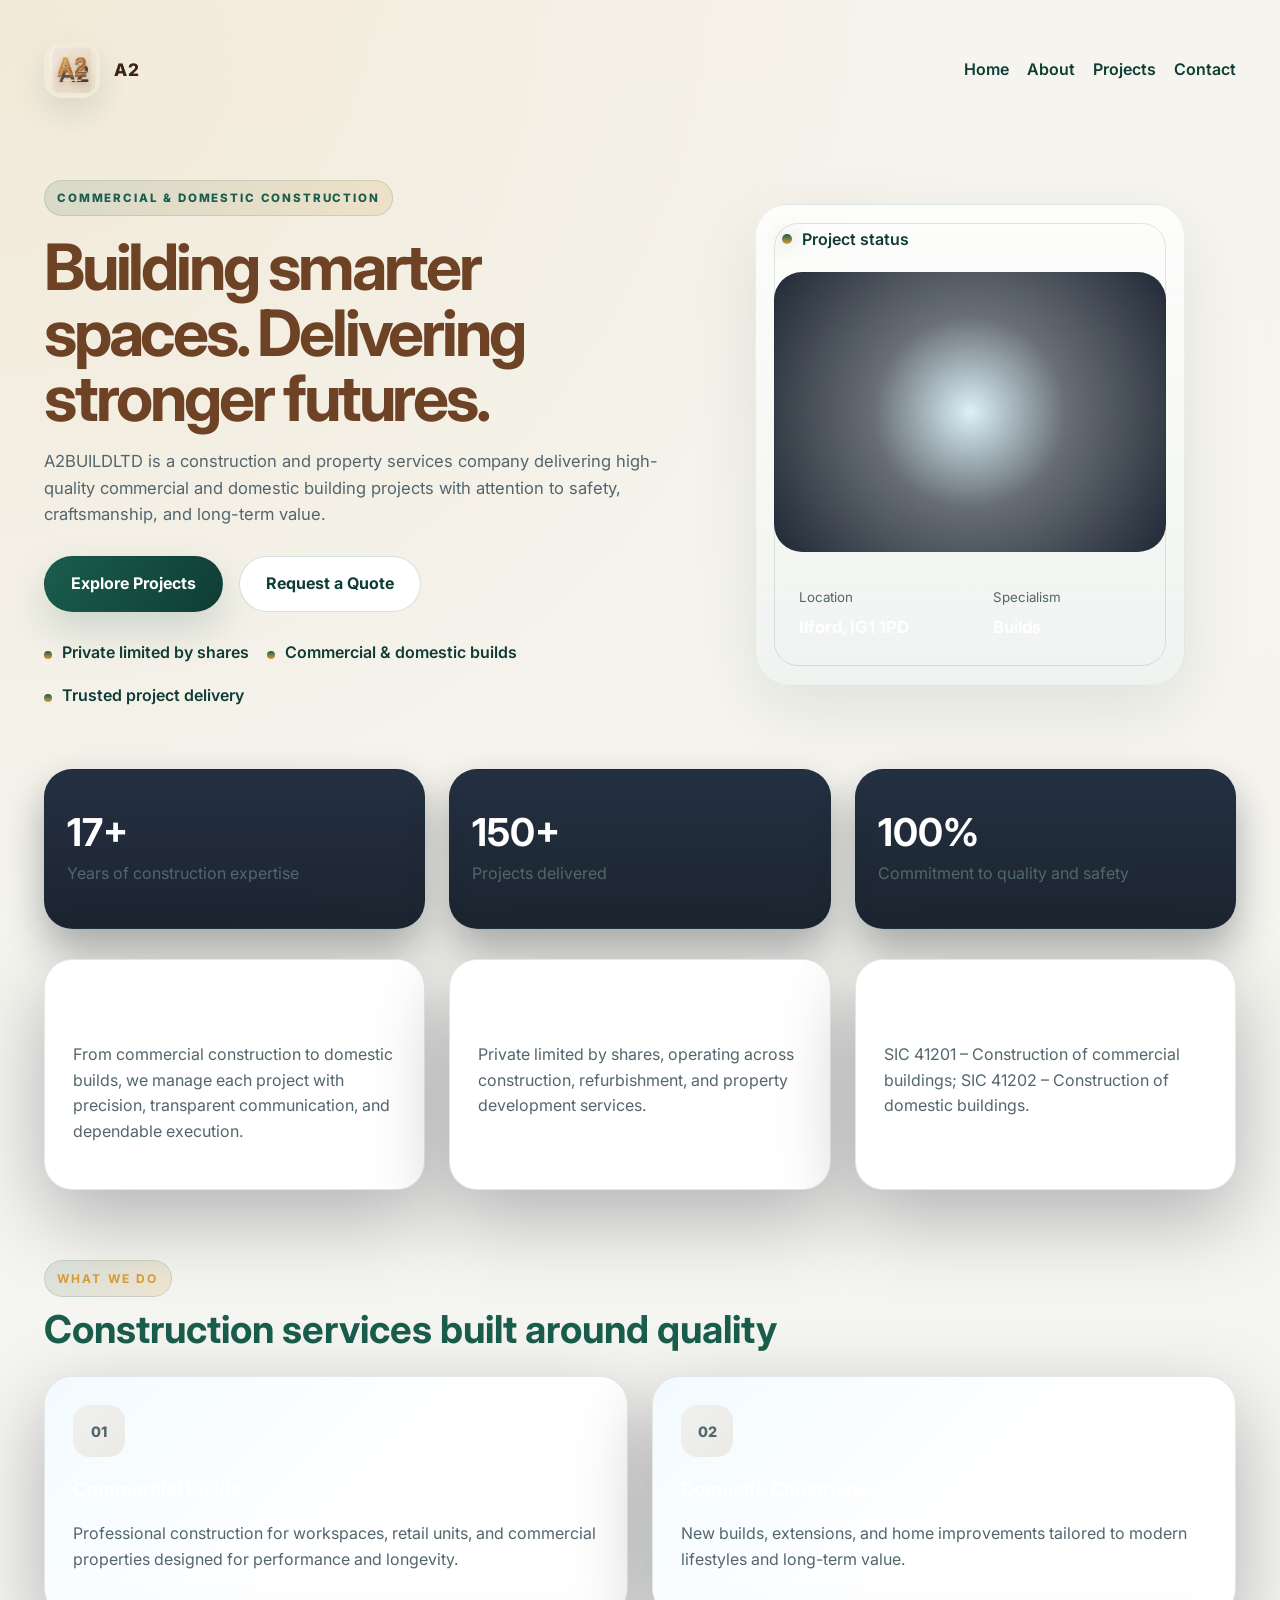
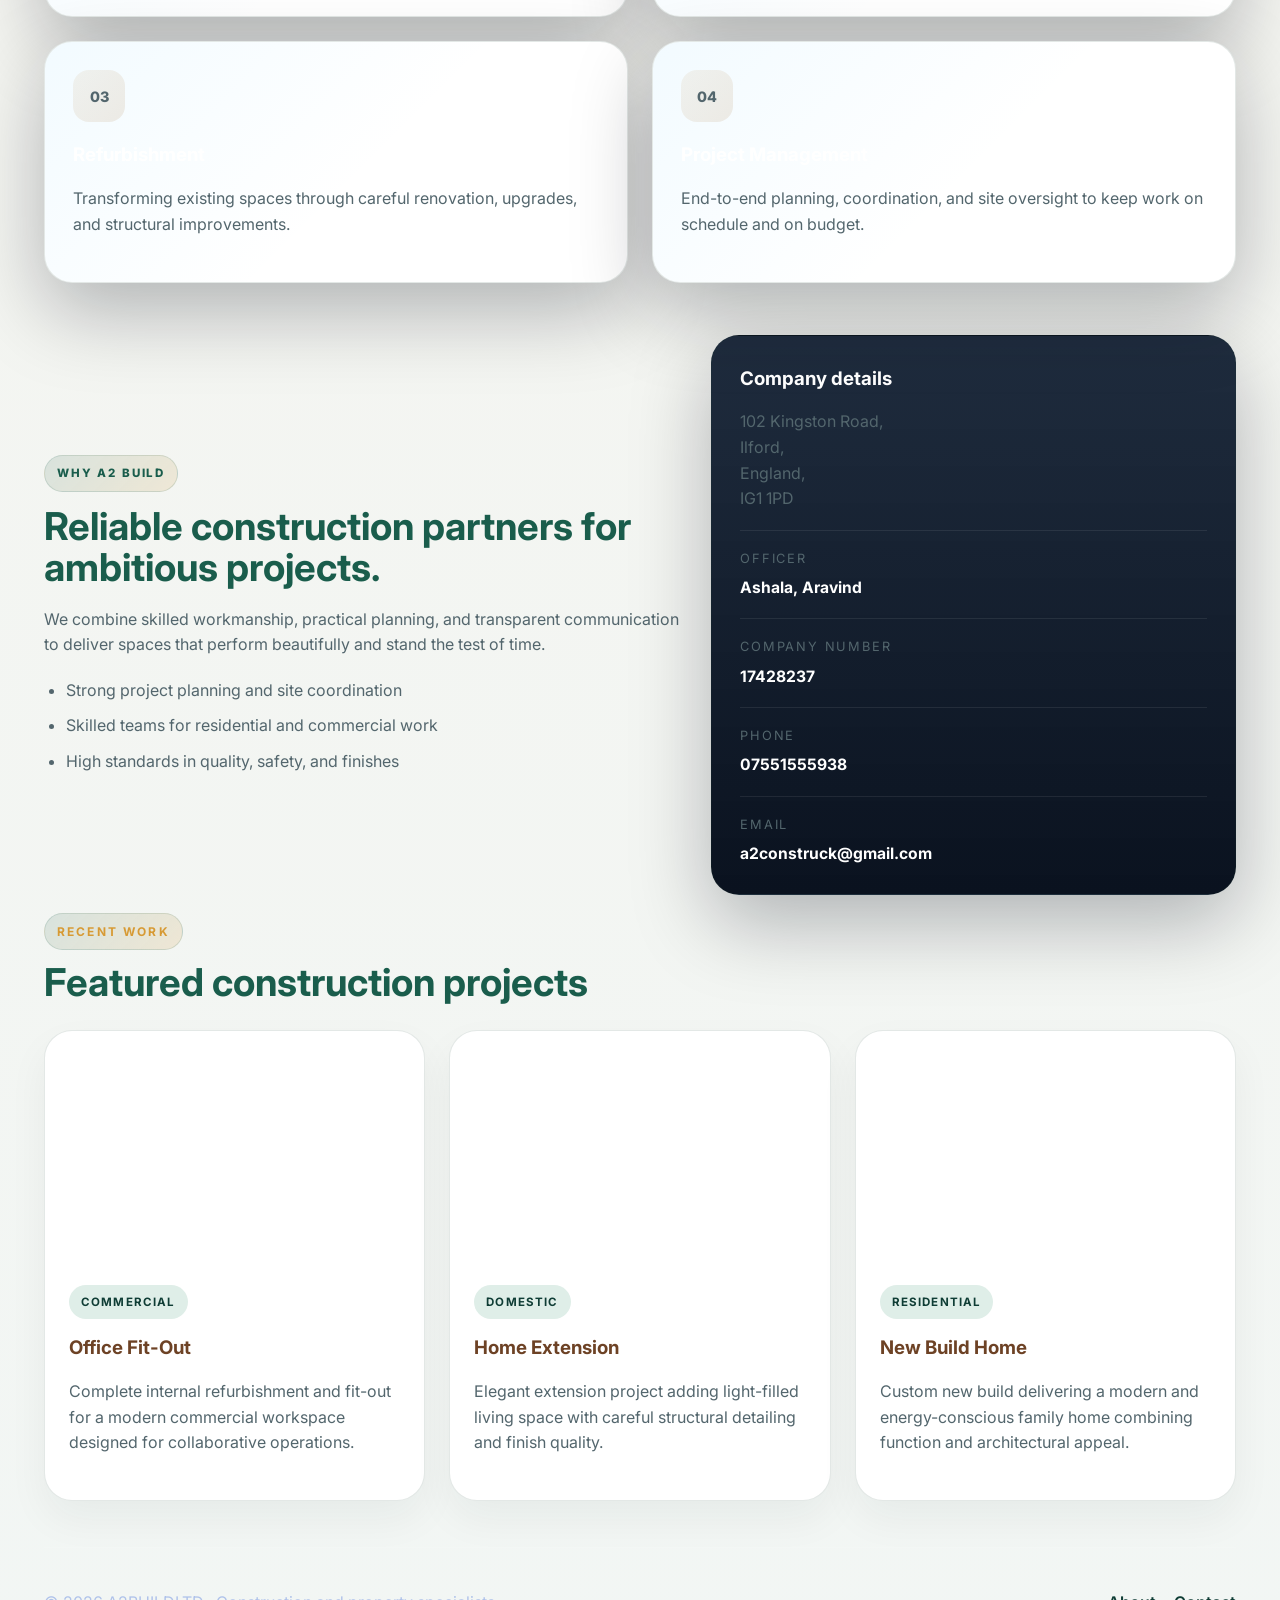
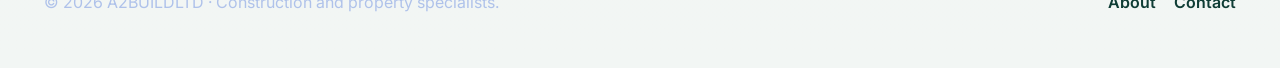
==== commit 64c3fa5c: "Update company name from A2 BUILD LTD to A2BUILDLTD" ====
--- a/index.html
+++ b/index.html
@@ -3,8 +3,8 @@
 <head>
   <meta charset="UTF-8" />
   <meta name="viewport" content="width=device-width, initial-scale=1.0" />
-  <title>A2 BUILD LTD | Construction & Property Specialists</title>
-  <meta name="description" content="A2 BUILD LTD delivers professional construction, renovation, and property development services for commercial and domestic projects." />
+  <title>A2BUILDLTD | Construction & Property Specialists</title>
+  <meta name="description" content="A2BUILDLTD delivers professional construction, renovation, and property development services for commercial and domestic projects." />
   <link rel="preconnect" href="https://fonts.googleapis.com" />
   <link rel="preconnect" href="https://fonts.gstatic.com" crossorigin />
   <link href="https://fonts.googleapis.com/css2?family=Inter:wght@400;500;600;700;800&display=swap" rel="stylesheet" />
@@ -30,7 +30,7 @@
         <div class="hero-copy">
           <span class="eyebrow">Commercial & domestic construction</span>
           <h1>Building smarter spaces. Delivering stronger futures.</h1>
-          <p>A2 BUILD LTD is a construction and property services company delivering high-quality commercial and domestic building projects with attention to safety, craftsmanship, and long-term value.</p>
+          <p>A2BUILDLTD is a construction and property services company delivering high-quality commercial and domestic building projects with attention to safety, craftsmanship, and long-term value.</p>
           <div class="hero-actions">
             <a class="btn btn-primary" href="suggestions.html">Explore Projects</a>
             <a class="btn btn-outline" href="contact.html">Request a Quote</a>
@@ -191,7 +191,7 @@
     </main>
 
     <footer class="site-footer">
-      <p>&copy; 2026 A2 BUILD LTD · Construction and property specialists.</p>
+      <p>&copy; 2026 A2BUILDLTD · Construction and property specialists.</p>
       <div class="footer-links">
         <a href="about.html">About</a>
         <a href="contact.html">Contact</a>
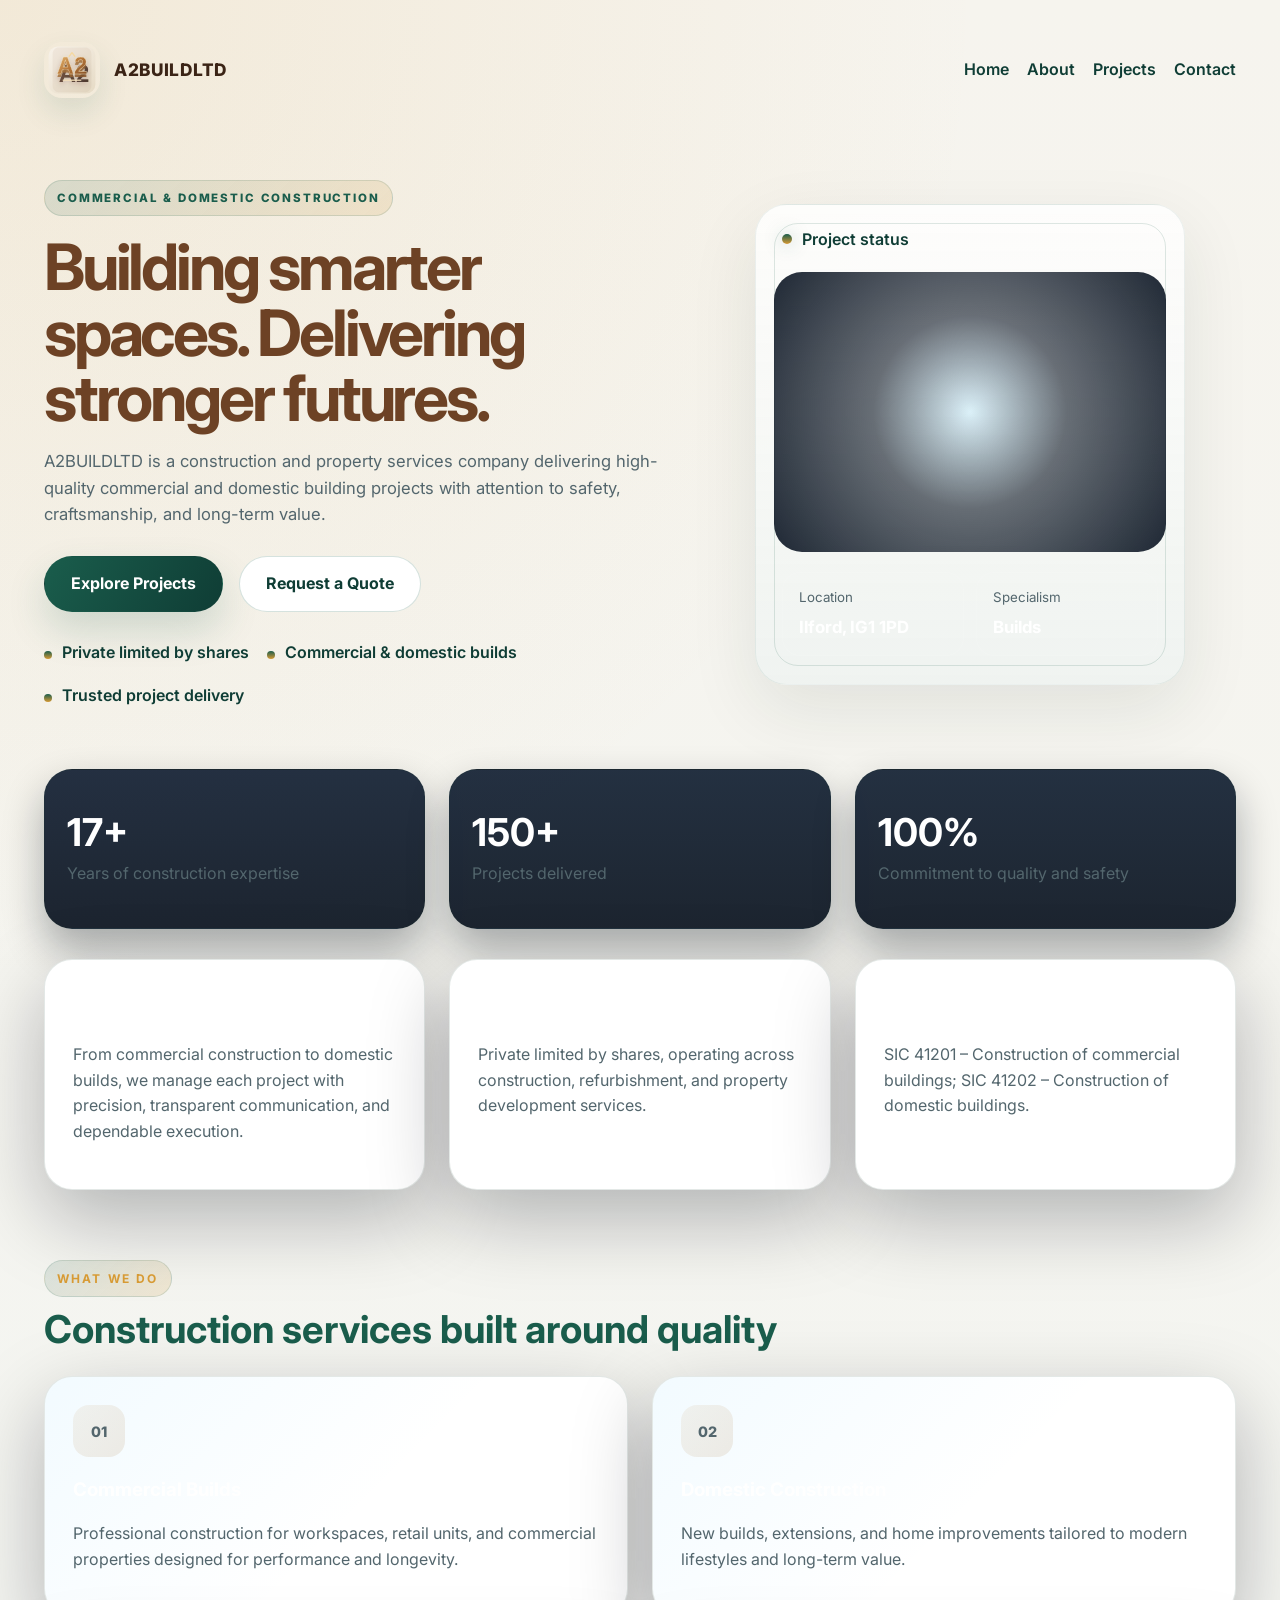
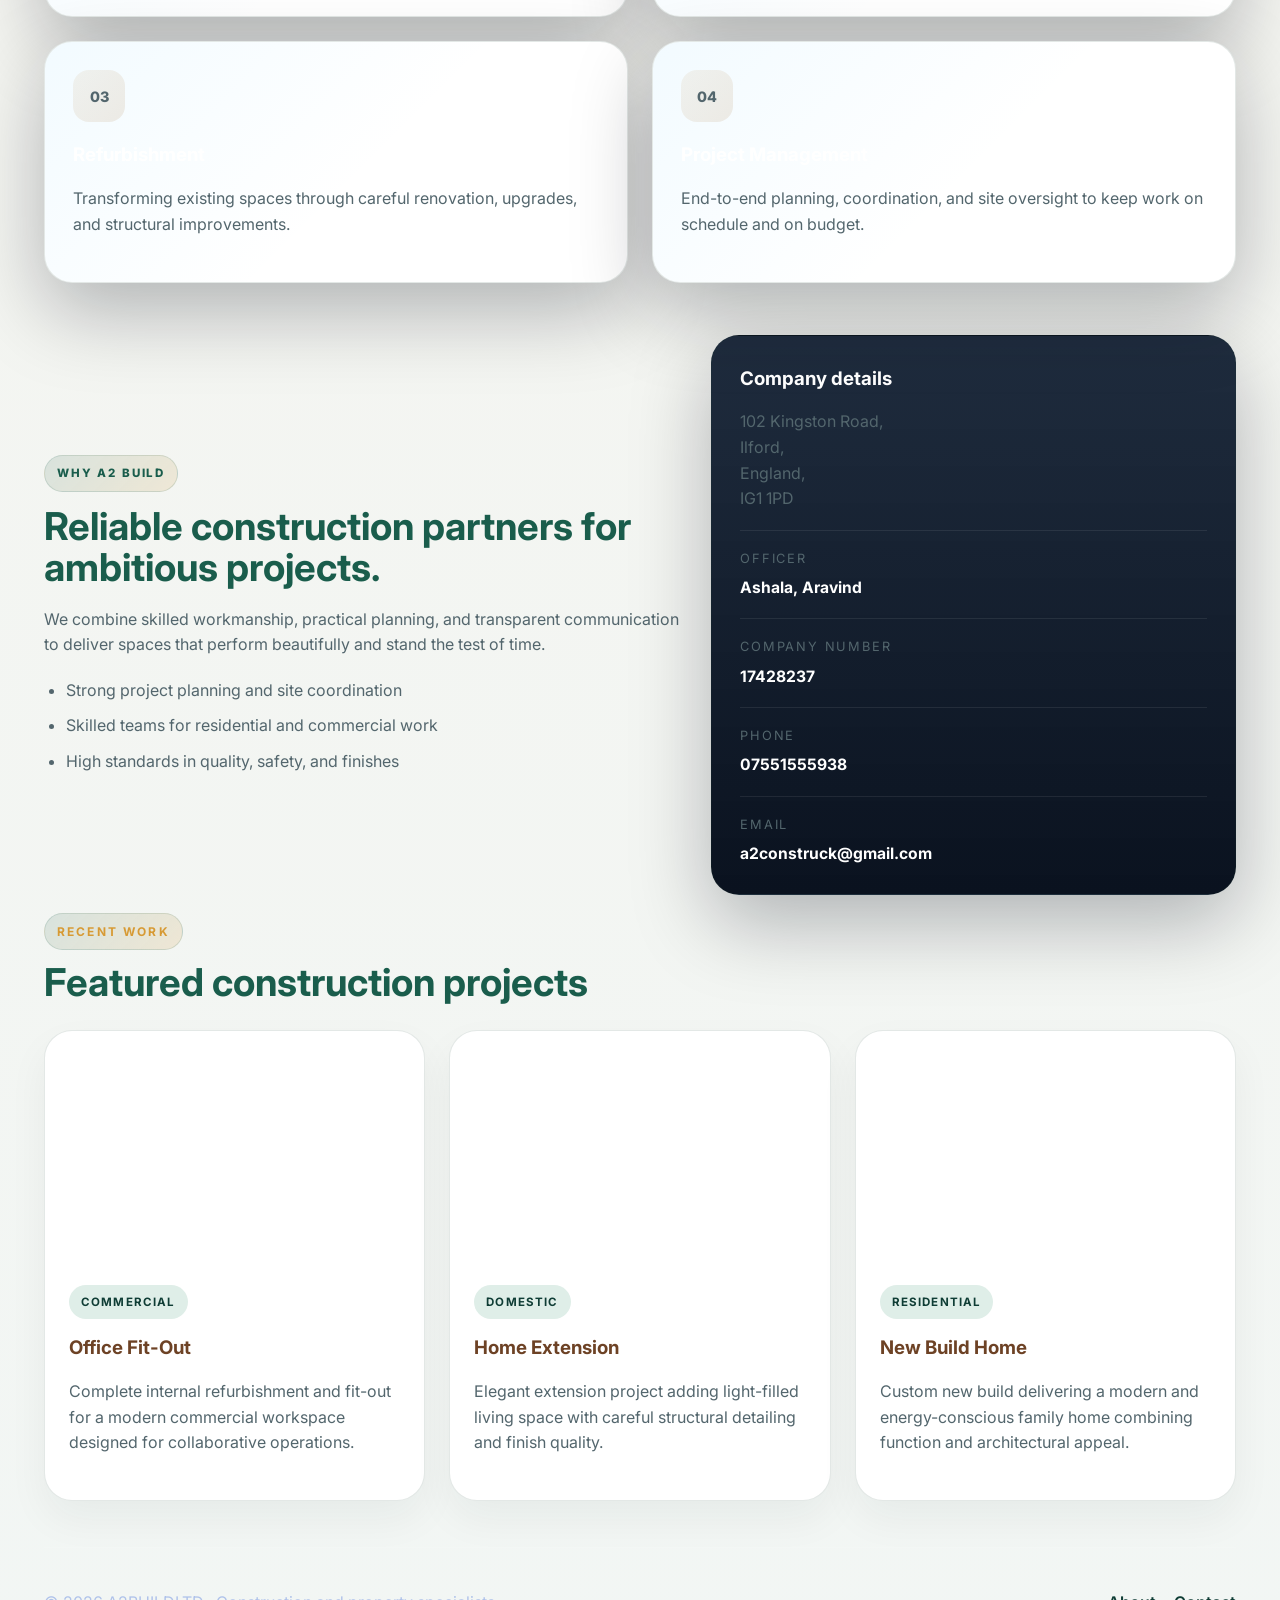
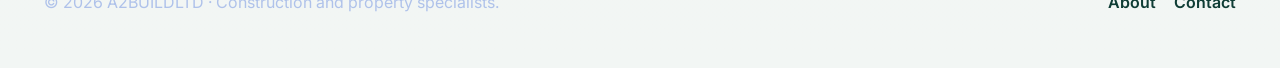
==== commit ddd1f355: "Update logo branding from A2 to A2BUILDLTD" ====
--- a/index.html
+++ b/index.html
@@ -13,9 +13,9 @@
 <body>
   <div class="page-shell">
     <header class="site-header">
-      <a class="brand" href="index.html" aria-label="A2 home">
-        <img src="assets/logo.svg" alt="A2 logo" class="brand-mark" />
-        <span>A2</span>
+      <a class="brand" href="index.html" aria-label="A2BUILDLTD home">
+        <img src="assets/logo.svg" alt="A2BUILDLTD logo" class="brand-mark" />
+        <span>A2BUILDLTD</span>
       </a>
       <nav class="site-nav">
         <a href="index.html">Home</a>
